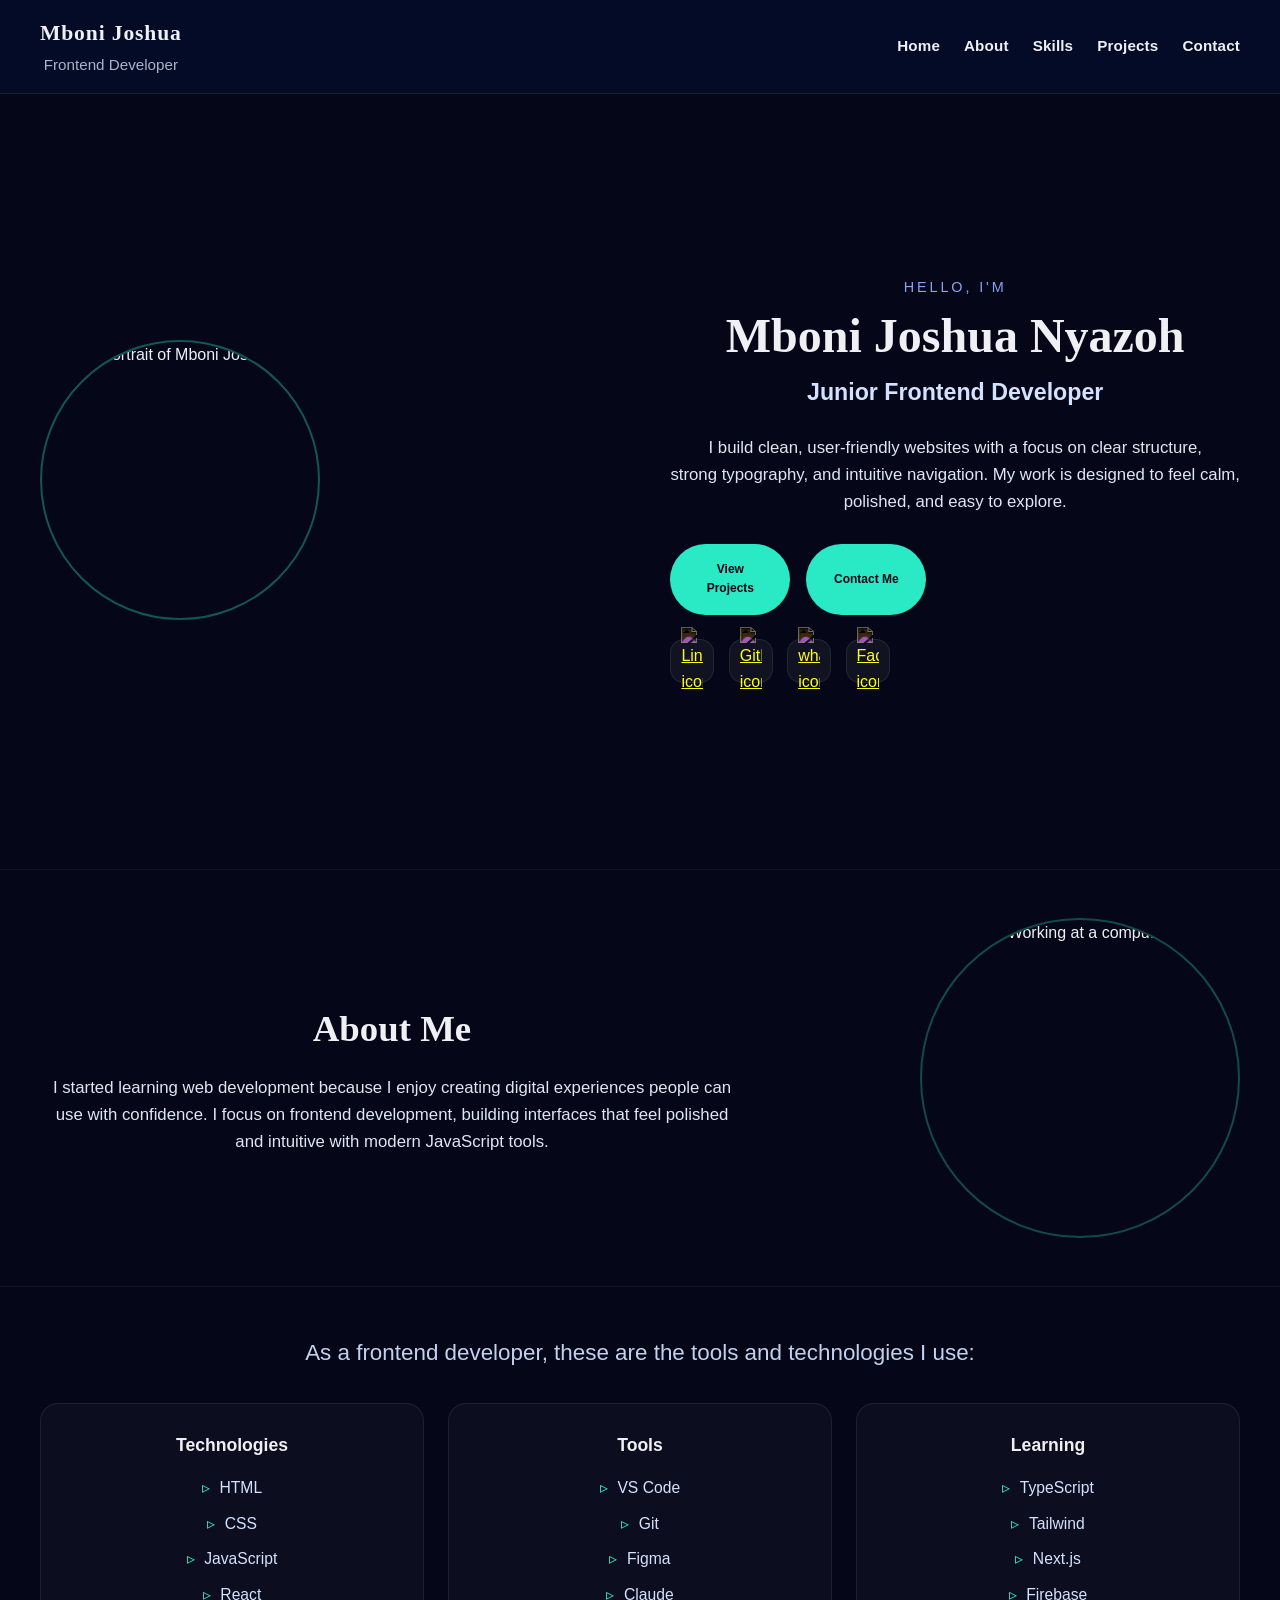
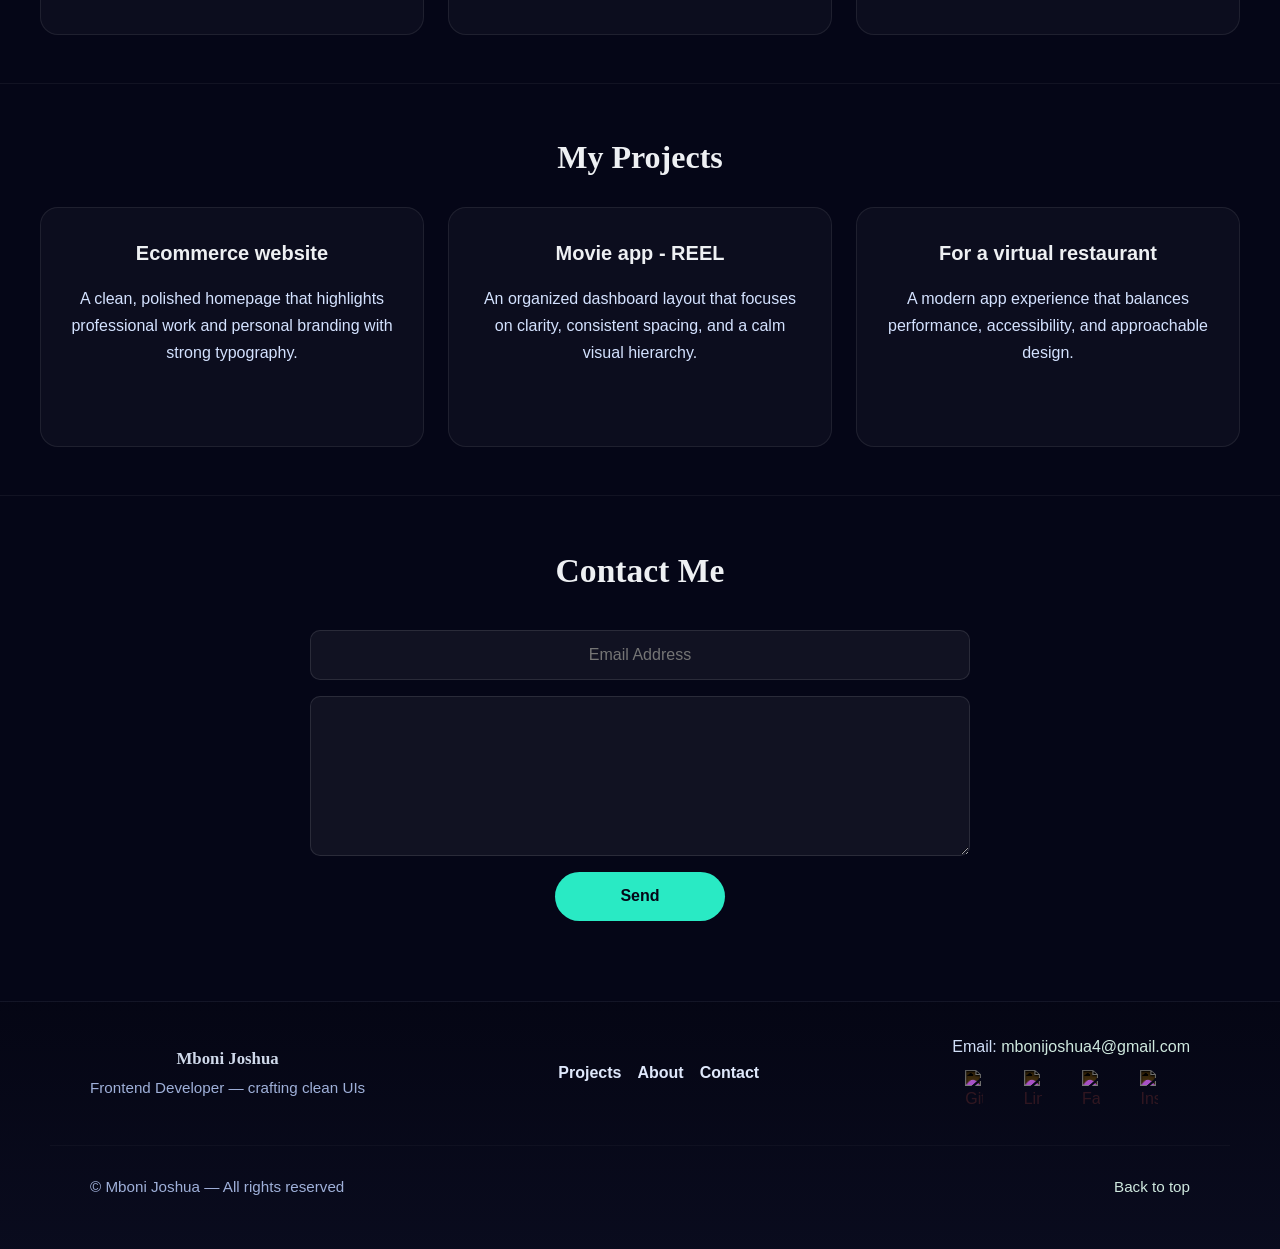
==== index.html @ 0e004aba "Add files via upload" ====
<!DOCTYPE html>
<html lang="en">

<head>
    <meta charset="UTF-8">
    <meta name="viewport" content="width=device-width, initial-scale=1.0">
    <title>Mboni Joshua | Portfolio</title>
    <link rel="stylesheet" href="styles.css">
    <link rel="stylesheet" href="media.css">
</head>

<body>
    <header class="navbar-section">
        <div class="brand">
            <h1 class="portfolio">Mboni Joshua</h1>
            <p class="tagline">Frontend Developer</p>
        </div>
        <nav class="navbar-menu">
            <a href="#home">Home</a>
            <a href="#about">About</a>
            <a href="#skills">Skills</a>
            <a href="#projects">Projects</a>
            <a href="#contact">Contact</a>
        </nav>
    </header>

    <main>
        <section id="home" class="hero">
            <img src="images/photo2.png" class="profile-picture" alt="Portrait of Mboni Joshua">
            <div class="hero-section"> 
                <p class="greeting">Hello, I'm</p>
                <h2 class="hero-title">Mboni Joshua Nyazoh</h2>
                <h3 class="hero-subtitle">Junior Frontend Developer</h3>
                <p class="hero-copy">I build clean, user-friendly websites with a focus on clear structure,<br>
                     strong typography, and intuitive navigation. My work is designed to feel calm,<br>
                      polished, and easy to explore.
                </p>
                <div class="hero-actions">
                    <a class="cta-button" href="#projects">View Projects</a>
                    <a class="cta-button secondary" href="#contact">Contact Me</a>
                </div>
                <div class="social-media-icons">
                    <a href="https://www.linkedin.com/in/mboni-joshua-aa884939b/" target="_blank"
                        aria-label="LinkedIn"><img src="images/linkedin.png" alt="LinkedIn icon">
                    </a>
                    <a href="https://github.com/mbonijoshua" aria-label="GitHub">
                        <img src="images/github.png" alt="GitHub icon">
                    </a>
                    <a href="https://wa.me/237680159763" aria-label="whatsapp">
                        <img src="images/whatsapp.png" alt="whatsapp icon">
                    </a>
                    <a href="https://web.facebook.com/profile.php?id=61553951050280" aria-label="Facebook">
                        <img src="images/facebook.png" alt="Facebook icon">
                    </a>
                </div>
            </div>
        </section>

        <section id="about" class="about">
            <div class="about-section-info">
                <h4>About Me</h4>
                <p>I started learning web development because I enjoy creating digital experiences people can use with
                    confidence. I focus on frontend development, building interfaces that feel polished and intuitive
                    with modern JavaScript tools.</p>
            </div>
            <div>
                <img src="images/photo1.png" class="second-profile-picture" alt="Working at a computer">
            </div>
        </section>

        <section id="skills" class="skills">
            <p class="section-intro">As a frontend developer, these are the tools and technologies I use:</p>
            <div class="skill-section">
                <div class="skill-card">
                    <h5>Technologies</h5>
                    <ul>
                        <li>HTML</li>
                        <li>CSS</li>
                        <li>JavaScript</li>
                        <li>React</li>
                    </ul>
                </div>
                <div class="skill-card">
                    <h5>Tools</h5>
                    <ul>
                        <li>VS Code</li>
                        <li>Git</li>
                        <li>Figma</li>
                        <li>Claude</li>
                    </ul>
                </div>
                <div class="skill-card">
                    <h5>Learning</h5>
                    <ul>
                        <li>TypeScript</li>
                        <li>Tailwind</li>
                        <li>Next.js</li>
                        <li>Firebase</li>
                    </ul>
                </div>
            </div>
        </section>

        <section id="projects" class="projects">
            <h4>My Projects</h4>
            <div class="project-section">
                <article class="project-card">
                    <h5>Ecommerce website</h5>
                    <p>A clean, polished homepage that highlights professional work and personal branding with strong
                        typography.</p>
                </article>
                <article class="project-card">
                    <h5>Movie app - REEL</h5>
                    <p>An organized dashboard layout that focuses on clarity, consistent spacing, and a calm visual
                        hierarchy.</p>
                </article>
                <article class="project-card">
                    <h5>For a virtual restaurant</h5>
                    <p>A modern app experience that balances performance, accessibility, and approachable design.</p>
                </article>
            </div>
        </section>

        <section class="contact" id="contact">
        <h4>Contact Me</h4>
        <form action="https://formspree.io/f/mojbkbyn" method="POST" class="contact-form">
            <label class="input-row">
                <input type="email" name="email" placeholder="Email Address" required>
            </label>
            <label class="input-row">
                <textarea name="message" cols="1" rows="6" placeholder="Your message"> </textarea>
            </label>
            <!-- your other form fields go here -->
            <button type="submit" class="btn">Send</button>
    </form>

        </section>
        <footer class="site-footer">
            <div class="footer-inner">
                <div class="footer-brand">
                    <h5>Mboni Joshua</h5>
                    <p class="footer-tag">Frontend Developer — crafting clean UIs</p>
                </div>

                <nav class="footer-nav" aria-label="Footer navigation">
                    <a href="#projects">Projects</a>
                    <a href="#about">About</a>
                    <a href="#contact">Contact</a>
                </nav>

                <div class="footer-contact">
                    <p>Email: <a href="mailto:youremail@example.com">mbonijoshua4@gmail.com</a></p>
                    <div class="social-media-icons footer-social">
                        <a href="https://github.com/mbonijoshua" target="_blank" aria-label="GitHub">
                            <img src="images/github.png" alt="GitHub">
                        </a>
                        <a href="https://www.linkedin.com/in/mboni-joshua-aa884939b" target="_blank"
                            aria-label="LinkedIn">
                            <img src="images/linkedin.png" alt="LinkedIn">
                        </a>
                        <a href="#" aria-label="Facebook">
                            <img src="images/facebook.png" alt="Facebook">
                        </a>
                        <a href="#" aria-label="Instagram">
                            <img src="images/instagram.png" alt="Instagram">
                        </a>
                    </div>
                </div>
            </div>

            <div class="footer-bottom">
                <p>&copy; Mboni Joshua — All rights reserved</p>
                <a href="#home" class="back-to-top">Back to top</a>
            </div>
        </footer>

</body>

</html>
---- styles.css ----
body {
    margin: 0;
    padding: 0;
    min-height: 100vh;
    min-width: 0;
    background: #050617;
    color: #eef0f3;
    font-family: "Segoe UI", Tahoma, Geneva, Verdana, sans-serif;
    line-height: 1.6;
    overflow-x: hidden;
}

* {
    text-align: center;
}

html {
    scroll-behavior: smooth;
}

*, *::before, *::after {
    box-sizing: border-box;
}

img {
    display: block;
    max-width: 100%;
}

header.navbar-section {
    position: fixed;
    top: 0;
    left: 0;
    right: 0;
    display: flex;
    justify-content: space-between;
    align-items: center;
    padding: 1rem 2.5rem;
    background: rgba(5, 12, 40, 0.96);
    border-bottom: 1px solid rgba(255, 255, 255, 0.08);
    z-index: 1000;
}

.brand {
    display: flex;
    flex-direction: column;
    gap: 0.15rem;
}

.portfolio {
    margin: 0;
    font-size: 1.35rem;
    letter-spacing: 0.04em;
    font-family: "Georgia", "Times New Roman", serif;
}

.tagline {
    margin: 0;
    font-size: 0.95rem;
    color: #a9b3c9;
}

.navbar-menu {
    display: flex;
    gap: 1.5rem;
    font-size: 0.95rem;
}

.navbar-menu a {
    color: #eef0f3;
    text-decoration: none;
    font-weight: 600;
    letter-spacing: 0.01em;
}

.navbar-menu a:hover,
.navbar-menu a:focus {
    color: #29eac4;
}

main {
    margin: 0 auto;
    max-width: 100%;
    padding-top: 90px;
}

section {
    padding: 3rem 2.5rem;
    border-bottom: 1px solid rgba(255, 255, 255, 0.05);
}

section:last-of-type {
    border-bottom: none;
}

.hero {
    display: flex;
    justify-content: space-between;
    align-items: center;
    gap: 2rem;
    min-height: calc(100vh - 120px);
    padding-top: 3rem;
}

.profile-picture {
    width: 280px;
    height: 280px;
    border-radius: 50%;
    object-fit: cover;
    border: 2px solid rgba(41, 234, 196, 0.35);
}

.hero-section {
    max-width: 640px;
}

.greeting {
    margin: 0 0 0.75rem 0;
    font-size: 0.9rem;
    letter-spacing: 0.2em;
    color: #84a5f3;
    text-transform: uppercase;
}

.hero-title {
    margin: 0;
    font-size: 3rem;
    line-height: 1.05;
    font-family: "Georgia", "Times New Roman", serif;
}

.hero-subtitle {
    margin: 0.8rem 0 1.5rem 0;
    font-size: 1.45rem;
    color: #d4e2ff;
    font-weight: 600;
}

.hero-copy {
    margin: 0 0 1.75rem 0;
    font-size: 1.05rem;
    color: #dfe6f2;
    max-width: 44rem;
}

.hero-actions {
    display: flex;
    gap: 1rem;
    flex-wrap: wrap;
    margin-bottom: 1.5rem;
}

.cta-button {
    display: inline-flex;
    align-items: center;
    justify-content: center;
    width: 120px;
    padding: 0.95rem 1.3rem;
    border-radius: 999px;
    border: 1px solid transparent;
    background: #29eac4;
    color: #050617;
    font-size: 12px;
    font-weight: 700;
    text-decoration: none;
    transition: 0.2s;
}

.cta-button:hover,
.cta-button:focus {
    background: rgba(255, 255, 255, 0.08);
    color: #29eac4;
    border-color: rgba(41, 234, 196, 0.25);
}

.social-media-icons {
    display: flex;
    gap: 0.9rem;
    align-items: center;
}

.social-media-icons a {
    display: inline-flex;
    width: 44px;
    height: 44px;
    align-items: center;
    justify-content: center;
    background: rgba(255, 255, 255, 0.05);
    border-radius: 14px;
    border: 1px solid rgba(255, 255, 255, 0.08);
}

.social-media-icons img {
    width: 22px;
    filter: invert(100%);
}

.about {
    display: flex;
    justify-content: space-between;
    align-items: center;
    gap: 2rem;
}

.about-section-info h4 {
    margin: 0 0 1rem 0;
    font-size: 2.3rem;
    font-family: "Georgia", "Times New Roman", serif;
}

.about-section-info p {
    margin: 0;
    font-size: 1.05rem;
    color: #dfe6f2;
    max-width: 44rem;
}

.second-profile-picture {
    width: 320px;
    height: 320px;
    object-fit: cover;
    border-radius: 50%;
    border: 2px solid rgba(41, 234, 196, 0.3);
}

.skills .section-intro {
    margin: 0 0 2rem 0;
    font-size: 1.4rem;
    color: #c2d2ee;
}

.skill-section {
    display: flex;
    gap: 1.5rem;
    justify-content: space-between;
}

.skill-card {
    flex: 1;
    min-width: 200px;
    padding: 1.7rem 1.8rem;
    background: rgba(255, 255, 255, 0.03);
    border: 1px solid rgba(255, 255, 255, 0.08);
    border-radius: 18px;
}

.skill-card h5 {
    margin: 0 0 1rem 0;
    font-size: 1.1rem;
    font-weight: 700;
    color: #eef0f3;
}

.skill-card ul {
    margin: 0;
    padding: 0;
    list-style: none;
    display: grid;
    gap: 0.65rem;
    color: #d4e2ff;
    font-size: 0.98rem;
}

.skill-card li::before {
    content: "▹";
    margin-right: 0.6rem;
    color: #29eac4;
}

.projects h4 {
    margin: 0 0 1.5rem 0;
    font-size: 2rem;
    font-family: "Georgia", "Times New Roman", serif;
}

.project-section {
    display: flex;
    gap: 1.5rem;
    justify-content: space-between;
}

.project-card {
    flex: 1;
    min-height: 240px;
    padding: 1.8rem;
    background: rgba(255, 255, 255, 0.03);
    border: 1px solid rgba(255, 255, 255, 0.08);
    border-radius: 18px;
}

.project-card h5 {
    margin: 0 0 1rem 0;
    font-size: 1.25rem;
}

.project-card p {
    margin: 0;
    color: #d4e2ff;
    line-height: 1.7;
}

.contact {
    text-align: center;
}

.contact h4 {
    margin: 0 0 2rem 0;
    font-size: 2.1rem;
    font-family: "Georgia", "Times New Roman", serif;
}

.contact-form {
    display: flex;
    flex-direction: column;
    align-items: center;
    gap: 1rem;
}

.input-row {
    display: flex;
    gap: 1rem;
    width: 100%;
    justify-content: center;
    flex-wrap: wrap;
}

.input-row input,
.input-row textarea {
    width: min(100%, 660px);
    max-width: 100%;
    min-width: 0;
    background: rgba(255, 255, 255, 0.05);
    border: 1px solid rgba(255, 255, 255, 0.1);
    border-radius: 10px;
    color: #eef0f3;
    padding: 0.95rem 1rem;
    font-size: 1rem;
}

textarea {
    width: 100%;
    max-width: 100%;
    min-width: 0;
    resize: vertical;
    height: 160px;
}

.btn {
    width: 170px;
    padding: 0.95rem 1.2rem;
    border: none;
    border-radius: 999px;
    background: #29eac4;
    color: #050617;
    font-size: 1rem;
    font-weight: 700;
    cursor: pointer;
}

.btn:hover,
.btn:focus {
    background: rgba(255, 255, 255, 0.18);
    color: #29eac4;
}

/* Footer */
.site-footer {
    background: linear-gradient(180deg, rgba(5,6,20,0.96), rgba(10,12,30,0.96));
    color: #cfd9ea;
    margin-top: 2rem;
    border-top: 1px solid rgba(255,255,255,0.04);
}

.site-footer .footer-inner {
    max-width: 1180px;
    margin: 0 auto;
    display: flex;
    justify-content: space-between;
    gap: 1.5rem;
    padding: 2rem 2.5rem;
    align-items: center;
}

.footer-brand h5 {
    margin: 0 0 0.25rem 0;
    font-family: "Georgia", "Times New Roman", serif;
    font-size: 1.05rem;
}
.footer-tag {
    margin: 0;
    color: #9fb0d9;
    font-size: 0.95rem;
}

.footer-nav {
    display: flex;
    gap: 1rem;
}
.footer-nav a {
    color: #dfe8fb;
    text-decoration: none;
    font-weight: 600;
}
.footer-nav a:hover { color: #29eac4; }

.footer-contact p { margin: 0 0 0.6rem 0; color: #d0def7; }
.footer-contact a { color: #cfe9df; text-decoration: none; }
.footer-contact a:hover { color: #29eac4; }

.footer-social a { background: transparent; border: none; padding: 6px; }
.footer-social img { width: 18px; filter: invert(100%); }

.footer-bottom {
    max-width: 1180px;
    margin: 0 auto;
    display: flex;
    justify-content: space-between;
    align-items: center;
    padding: 0.85rem 2.5rem 2.2rem 2.5rem;
    color: #9fb0d9;
    font-size: 0.95rem;
    border-top: 1px solid rgba(255,255,255,0.03);
}
.back-to-top { color: #cfe9df; text-decoration: none; }
.back-to-top:hover { color: #29eac4; }
---- media.css ----
@media(max-width: 70rem) {
    .profile-picture {
        margin-right: 20px;
    }
}

@media(max-width: 60rem) {
    header.navbar-section {
        padding: 1rem 1rem;
    }

    .navbar-menu {
        flex-wrap: wrap;
        justify-content: center;
        gap: 1rem;
    }

    .hero {
        flex-direction: column;
        align-items: center;
        text-align: center;
        min-height: auto;
        padding-top: 2rem;
    }

    .hero-section {
        max-width: 100%;
        padding: 0 1rem;
    }

    .hero-title,
    h4 {
        font-size: 2.2rem;
    }

    .hero-copy {
        font-size: 0.98rem;
        max-width: 100%;
        margin: 0 auto 1.5rem;
        padding: 0 1rem;
    }

    .profile-picture,
    .second-profile-picture {
        width: 220px;
        height: 220px;
        border-radius: 50%;
        margin: 0 auto;
    }

    .hero-actions,
    .social-media-icons {
        justify-content: center;
        margin: 0 auto;
    }
}

@media(max-width: 43.8rem) {
    header.navbar-section {
        padding: 0.9rem 1rem;
    }

    .hero,
    .about {
        display: grid;
        grid-template-columns: 1fr;
        gap: 1.75rem;
        text-align: center;
        padding-top: 1.5rem;
    }

    .hero-section,
    .about-section-info {
        width: 100%;
    }

    .hero-copy,
    .about-section-info p {
        margin: 0 auto;
        max-width: 100%;
        padding: 0 1rem;
    }

    .profile-picture,
    .second-profile-picture {
        margin: 0 auto;
        width: min(220px, 100%);
        height: auto;
    }

    .hero-actions,
    .social-media-icons {
        justify-content: center;
        margin: 0 auto;
    }

    .project-section {
        display: grid;
        gap: 1rem;
    }

    .skill-section {
        display: grid;
        gap: 1rem;
    }

    .skill-card {
        min-width: 0;
    }

    .project-card {
        min-height: auto;
        padding: 1.25rem;
    }

    .project-card p {
        font-size: 0.95rem;
        line-height: 1.4;
    }

    .section-intro {
        text-align: center;
        padding: 0 1rem;
    }

    .contact-form {
        display: flex;
        flex-direction: column;
        gap: 1rem;
        max-width: 34rem;
        margin: 0 auto;
        padding: 0 1rem;
    }

    .input-row input,
    .input-row textarea {
        width: 100%;
        padding: 0.95rem 1rem;
        border-radius: 16px;
        border: 1px solid rgba(255, 255, 255, 0.12);
        background: rgba(255, 255, 255, 0.05);
        color: #eef0f3;
        font: inherit;
        resize: vertical;
    }

    .btn {
        width: 100%;
        max-width: 280px;
        margin: 0 auto;
    }

    .footer-inner {
        display: flex;
        flex-wrap: wrap;
        justify-content: center;
        gap: 1.5rem;
        text-align: center;
    }

    .footer-nav {
        flex-wrap: wrap;
        justify-content: center;
        gap: 0.75rem;
    }

    .footer-bottom {
        display: flex;
        flex-direction: column;
        gap: 0.5rem;
        align-items: center;
    }
}

@media(max-width: 20rem) {
    section {
        padding: 1.2rem 0.8rem;
    }

    header.navbar-section {
        padding: 0.7rem 0.8rem;
    }

    .brand .portfolio {
        font-size: 1.1rem;
    }

    .tagline,
    .greeting,
    .hero-subtitle,
    .skill-card h5,
    .project-card h5,
    .footer-tag,
    .footer-contact p {
        font-size: 0.85rem;
    }

    .hero-title {
        font-size: 1.8rem;
    }

    .about-section-info h4,
    .projects h4,
    .contact h4 {
        font-size: 1.4rem;
    }

    .hero-copy,
    .about-section-info p,
    .project-card p {
        font-size: 0.9rem;
    }

    .profile-picture,
    .second-profile-picture {
        width: 140px;
        height: 140px;
    }

    .social-media-icons {
        gap: 0.5rem;
    }

    .social-media-icons a {
        width: 34px;
        height: 34px;
    }

    .social-media-icons img {
        width: 16px;
    }

    .cta-button,
    .btn {
        width: 100%;
        padding: 0.75rem 0.9rem;
        font-size: 0.85rem;
    }

    .project-card,
    .skill-card {
        padding: 1rem;
    }

    .contact-form {
        gap: 0.75rem;
    }

    .footer-inner {
        padding: 1.2rem 0.8rem;
    }

    .footer-bottom {
        padding: 0.6rem 0.8rem 0.8rem;
    }
}
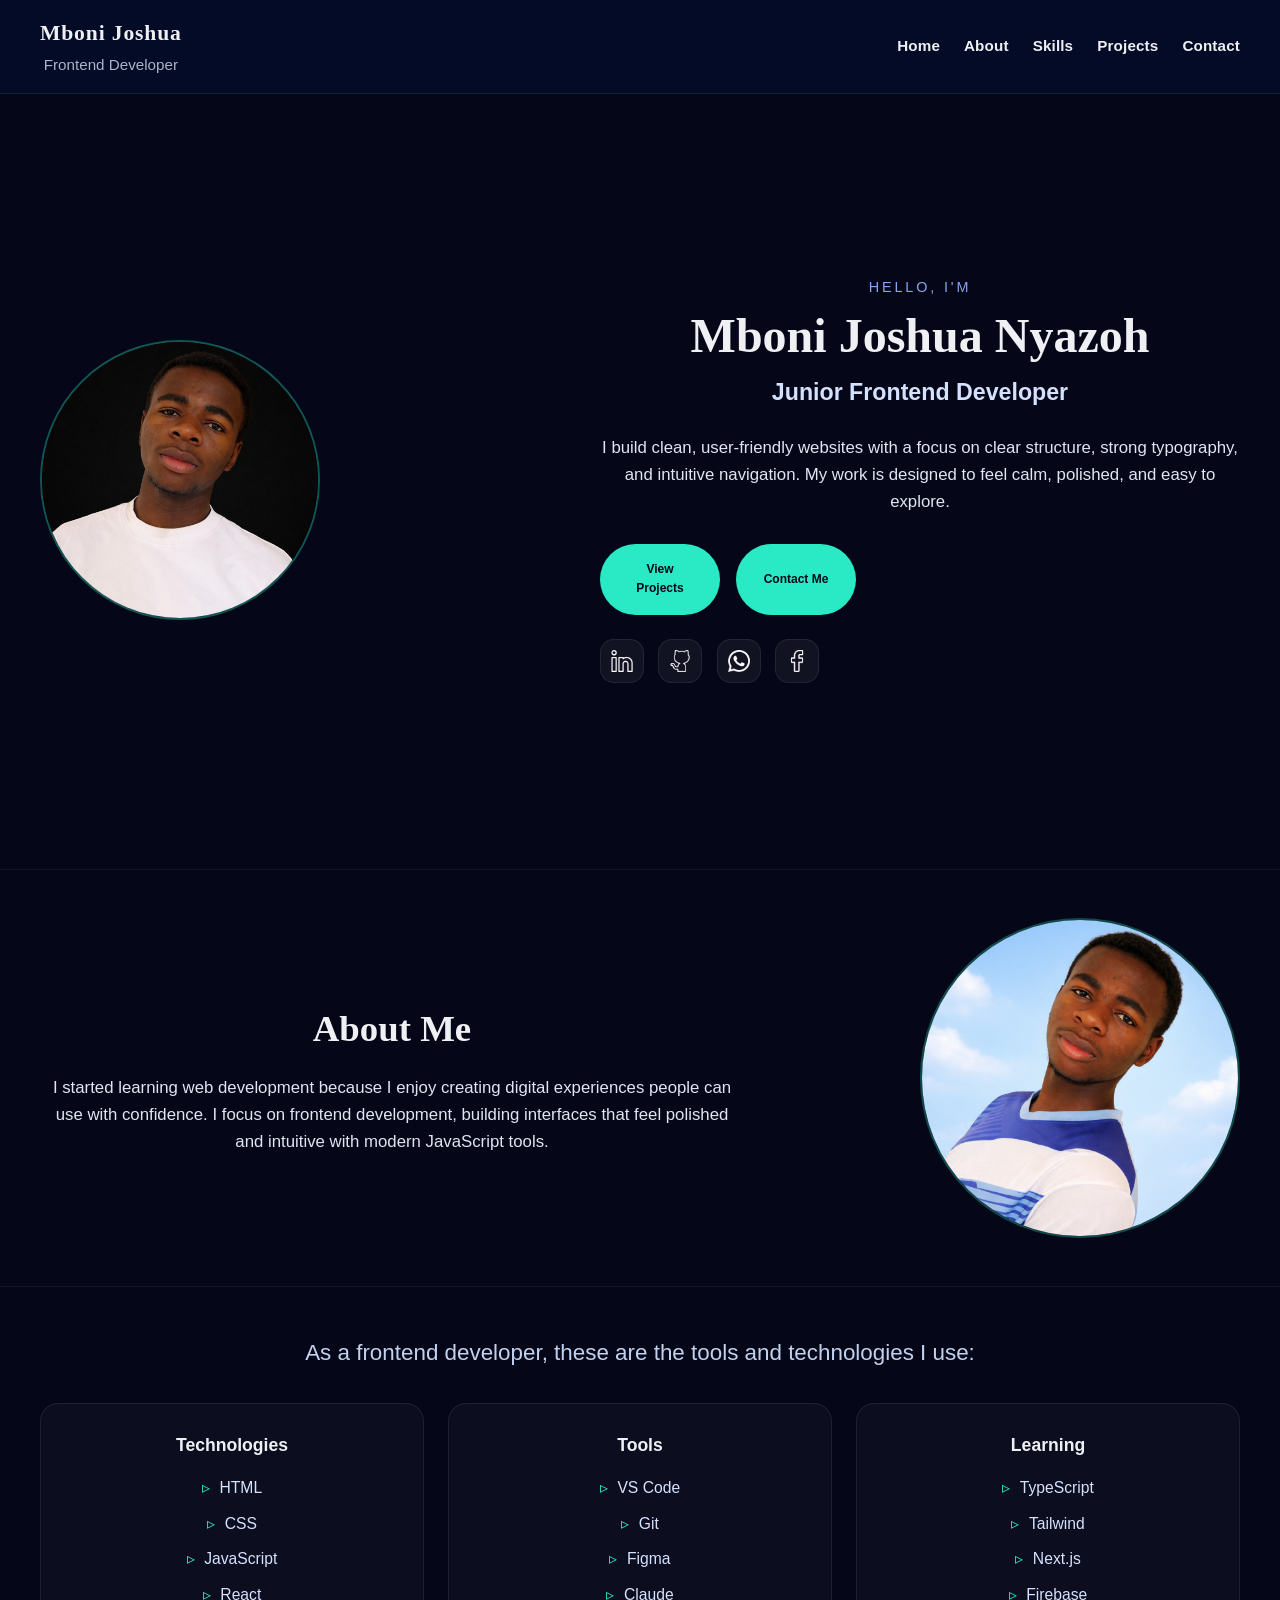
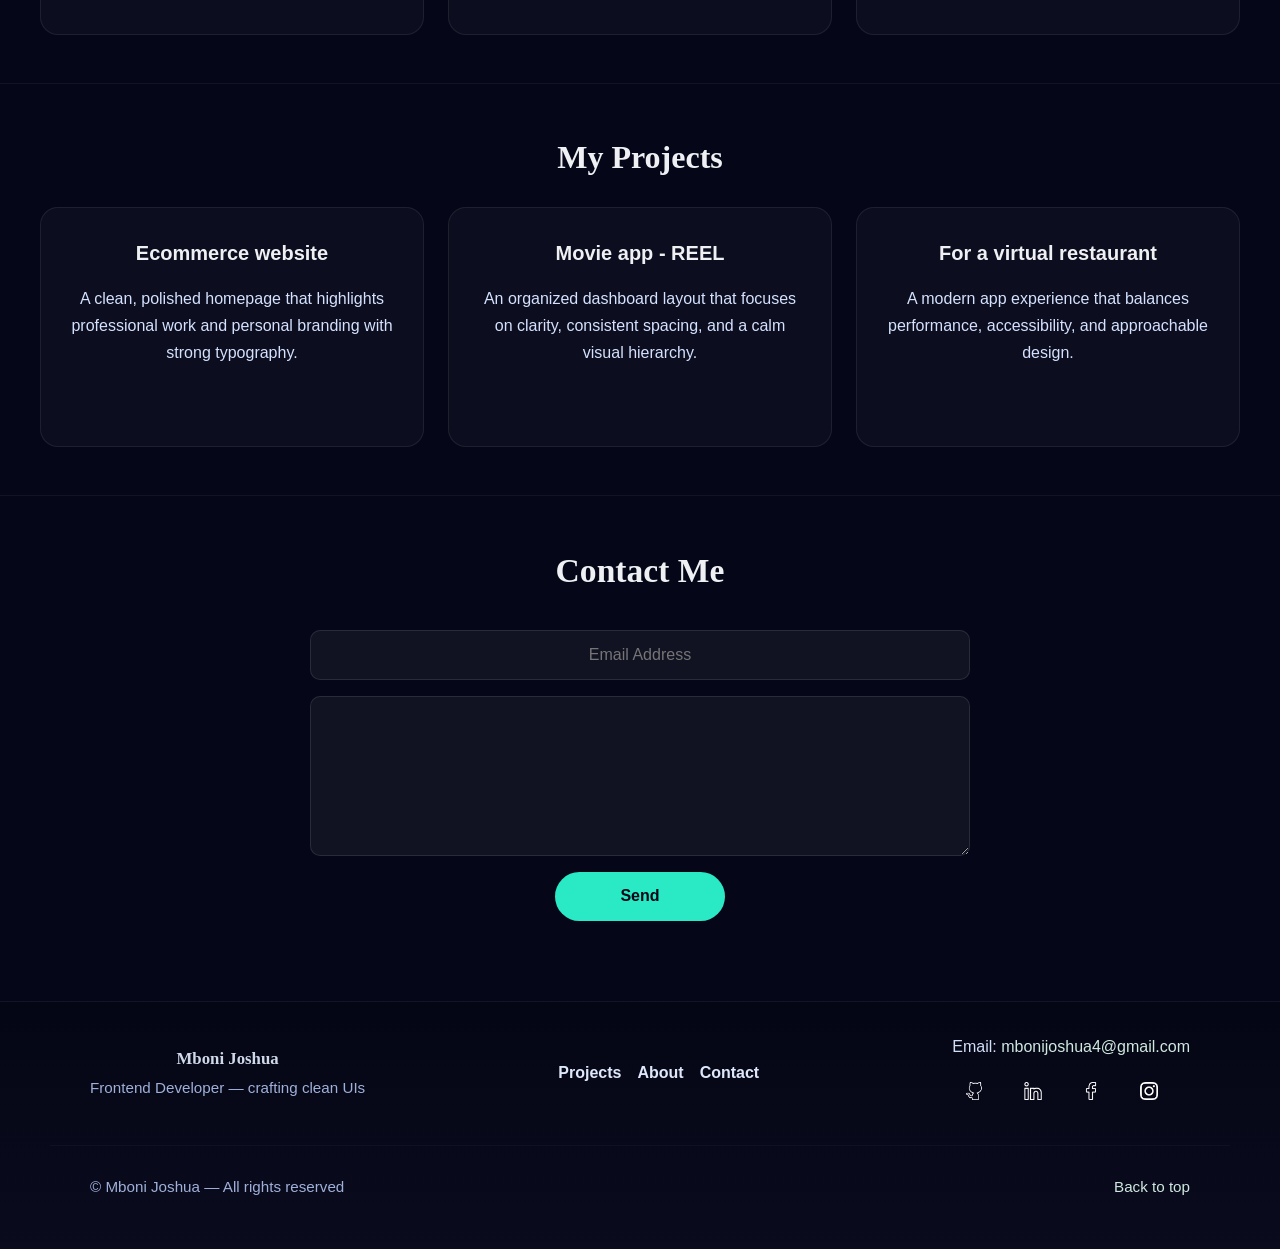
==== commit e7188767: "Initialize local commit" ====
--- a/index.html
+++ b/index.html
@@ -1,179 +1,202 @@
-<!DOCTYPE html>
-<html lang="en">
-
-<head>
-    <meta charset="UTF-8">
-    <meta name="viewport" content="width=device-width, initial-scale=1.0">
-    <title>Mboni Joshua | Portfolio</title>
-    <link rel="stylesheet" href="styles.css">
-    <link rel="stylesheet" href="media.css">
-</head>
-
-<body>
-    <header class="navbar-section">
-        <div class="brand">
-            <h1 class="portfolio">Mboni Joshua</h1>
-            <p class="tagline">Frontend Developer</p>
-        </div>
-        <nav class="navbar-menu">
-            <a href="#home">Home</a>
-            <a href="#about">About</a>
-            <a href="#skills">Skills</a>
-            <a href="#projects">Projects</a>
-            <a href="#contact">Contact</a>
-        </nav>
-    </header>
-
-    <main>
-        <section id="home" class="hero">
-            <img src="images/photo2.png" class="profile-picture" alt="Portrait of Mboni Joshua">
-            <div class="hero-section"> 
-                <p class="greeting">Hello, I'm</p>
-                <h2 class="hero-title">Mboni Joshua Nyazoh</h2>
-                <h3 class="hero-subtitle">Junior Frontend Developer</h3>
-                <p class="hero-copy">I build clean, user-friendly websites with a focus on clear structure,<br>
-                     strong typography, and intuitive navigation. My work is designed to feel calm,<br>
-                      polished, and easy to explore.
-                </p>
-                <div class="hero-actions">
-                    <a class="cta-button" href="#projects">View Projects</a>
-                    <a class="cta-button secondary" href="#contact">Contact Me</a>
-                </div>
-                <div class="social-media-icons">
-                    <a href="https://www.linkedin.com/in/mboni-joshua-aa884939b/" target="_blank"
-                        aria-label="LinkedIn"><img src="images/linkedin.png" alt="LinkedIn icon">
-                    </a>
-                    <a href="https://github.com/mbonijoshua" aria-label="GitHub">
-                        <img src="images/github.png" alt="GitHub icon">
-                    </a>
-                    <a href="https://wa.me/237680159763" aria-label="whatsapp">
-                        <img src="images/whatsapp.png" alt="whatsapp icon">
-                    </a>
-                    <a href="https://web.facebook.com/profile.php?id=61553951050280" aria-label="Facebook">
-                        <img src="images/facebook.png" alt="Facebook icon">
-                    </a>
-                </div>
-            </div>
-        </section>
-
-        <section id="about" class="about">
-            <div class="about-section-info">
-                <h4>About Me</h4>
-                <p>I started learning web development because I enjoy creating digital experiences people can use with
-                    confidence. I focus on frontend development, building interfaces that feel polished and intuitive
-                    with modern JavaScript tools.</p>
-            </div>
-            <div>
-                <img src="images/photo1.png" class="second-profile-picture" alt="Working at a computer">
-            </div>
-        </section>
-
-        <section id="skills" class="skills">
-            <p class="section-intro">As a frontend developer, these are the tools and technologies I use:</p>
-            <div class="skill-section">
-                <div class="skill-card">
-                    <h5>Technologies</h5>
-                    <ul>
-                        <li>HTML</li>
-                        <li>CSS</li>
-                        <li>JavaScript</li>
-                        <li>React</li>
-                    </ul>
-                </div>
-                <div class="skill-card">
-                    <h5>Tools</h5>
-                    <ul>
-                        <li>VS Code</li>
-                        <li>Git</li>
-                        <li>Figma</li>
-                        <li>Claude</li>
-                    </ul>
-                </div>
-                <div class="skill-card">
-                    <h5>Learning</h5>
-                    <ul>
-                        <li>TypeScript</li>
-                        <li>Tailwind</li>
-                        <li>Next.js</li>
-                        <li>Firebase</li>
-                    </ul>
-                </div>
-            </div>
-        </section>
-
-        <section id="projects" class="projects">
-            <h4>My Projects</h4>
-            <div class="project-section">
-                <article class="project-card">
-                    <h5>Ecommerce website</h5>
-                    <p>A clean, polished homepage that highlights professional work and personal branding with strong
-                        typography.</p>
-                </article>
-                <article class="project-card">
-                    <h5>Movie app - REEL</h5>
-                    <p>An organized dashboard layout that focuses on clarity, consistent spacing, and a calm visual
-                        hierarchy.</p>
-                </article>
-                <article class="project-card">
-                    <h5>For a virtual restaurant</h5>
-                    <p>A modern app experience that balances performance, accessibility, and approachable design.</p>
-                </article>
-            </div>
-        </section>
-
-        <section class="contact" id="contact">
-        <h4>Contact Me</h4>
-        <form action="https://formspree.io/f/mojbkbyn" method="POST" class="contact-form">
-            <label class="input-row">
-                <input type="email" name="email" placeholder="Email Address" required>
-            </label>
-            <label class="input-row">
-                <textarea name="message" cols="1" rows="6" placeholder="Your message"> </textarea>
-            </label>
-            <!-- your other form fields go here -->
-            <button type="submit" class="btn">Send</button>
-    </form>
-
-        </section>
-        <footer class="site-footer">
-            <div class="footer-inner">
-                <div class="footer-brand">
-                    <h5>Mboni Joshua</h5>
-                    <p class="footer-tag">Frontend Developer — crafting clean UIs</p>
-                </div>
-
-                <nav class="footer-nav" aria-label="Footer navigation">
-                    <a href="#projects">Projects</a>
-                    <a href="#about">About</a>
-                    <a href="#contact">Contact</a>
-                </nav>
-
-                <div class="footer-contact">
-                    <p>Email: <a href="mailto:youremail@example.com">mbonijoshua4@gmail.com</a></p>
-                    <div class="social-media-icons footer-social">
-                        <a href="https://github.com/mbonijoshua" target="_blank" aria-label="GitHub">
-                            <img src="images/github.png" alt="GitHub">
-                        </a>
-                        <a href="https://www.linkedin.com/in/mboni-joshua-aa884939b" target="_blank"
-                            aria-label="LinkedIn">
-                            <img src="images/linkedin.png" alt="LinkedIn">
-                        </a>
-                        <a href="#" aria-label="Facebook">
-                            <img src="images/facebook.png" alt="Facebook">
-                        </a>
-                        <a href="#" aria-label="Instagram">
-                            <img src="images/instagram.png" alt="Instagram">
-                        </a>
-                    </div>
-                </div>
-            </div>
-
-            <div class="footer-bottom">
-                <p>&copy; Mboni Joshua — All rights reserved</p>
-                <a href="#home" class="back-to-top">Back to top</a>
-            </div>
-        </footer>
-
-</body>
-
+<!DOCTYPE html>
+<html lang="en">
+
+<head>
+    <meta charset="UTF-8">
+    <meta name="viewport" content="width=device-width, initial-scale=1.0">
+    <title>Mboni Joshua | Portfolio</title>
+    <link rel="stylesheet" href="styles.css">
+    <link rel="stylesheet" href="media.css">
+</head>
+
+<body>
+    <header class="navbar-section">
+        <div class="brand">
+            <h1 class="portfolio">Mboni Joshua</h1>
+            <p class="tagline">Frontend Developer</p>
+        </div>
+        <nav class="navbar-menu" id="primary-navigation">
+            <a href="#home">Home</a>
+            <a href="#about">About</a>
+            <a href="#skills">Skills</a>
+            <a href="#projects">Projects</a>
+            <a href="#contact">Contact</a>
+        </nav>
+        <button class="menu-toggle" type="button" aria-label="Open navigation" aria-expanded="false" aria-controls="primary-navigation">
+            <span></span>
+            <span></span>
+            <span></span>
+        </button>
+    </header>
+
+    <main>
+        <section id="home" class="hero">
+            <img src="images/photo2.png" class="profile-picture" alt="Portrait of Mboni Joshua">
+            <div class="hero-section"> 
+                <p class="greeting">Hello, I'm</p>
+                <h2 class="hero-title">Mboni Joshua Nyazoh</h2>
+                <h3 class="hero-subtitle">Junior Frontend Developer</h3>
+                 <p class="hero-copy">I build clean, user-friendly websites with a focus on clear structure,
+                     strong typography, and intuitive navigation. My work is designed to feel calm,
+                      polished, and easy to explore.
+                </p>
+                <div class="hero-actions">
+                    <a class="cta-button" href="#projects">View Projects</a>
+                    <a class="cta-button secondary" href="#contact">Contact Me</a>
+                </div>
+                <div class="social-media-icons">
+                    <a href="https://www.linkedin.com/in/mboni-joshua-aa884939b/" target="_blank"
+                        aria-label="LinkedIn"><img src="images/linkedin.png" alt="LinkedIn icon">
+                    </a>
+                    <a href="https://github.com/mbonijoshua" aria-label="GitHub">
+                        <img src="images/github.png" alt="GitHub icon">
+                    </a>
+                    <a href="https://wa.me/237680159763" aria-label="whatsapp">
+                        <img src="images/whatsapp.png" alt="whatsapp icon">
+                    </a>
+                    <a href="https://web.facebook.com/profile.php?id=61553951050280" aria-label="Facebook">
+                        <img src="images/facebook.png" alt="Facebook icon">
+                    </a>
+                </div>
+            </div>
+        </section>
+
+        <section id="about" class="about">
+            <div class="about-section-info">
+                <h4>About Me</h4>
+                <p>I started learning web development because I enjoy creating digital experiences people can use with
+                    confidence. I focus on frontend development, building interfaces that feel polished and intuitive
+                    with modern JavaScript tools.</p>
+            </div>
+            <div>
+                <img src="images/photo1.png" class="second-profile-picture" alt="Working at a computer">
+            </div>
+        </section>
+
+        <section id="skills" class="skills">
+            <p class="section-intro">As a frontend developer, these are the tools and technologies I use:</p>
+            <div class="skill-section">
+                <div class="skill-card">
+                    <h5>Technologies</h5>
+                    <ul>
+                        <li>HTML</li>
+                        <li>CSS</li>
+                        <li>JavaScript</li>
+                        <li>React</li>
+                    </ul>
+                </div>
+                <div class="skill-card">
+                    <h5>Tools</h5>
+                    <ul>
+                        <li>VS Code</li>
+                        <li>Git</li>
+                        <li>Figma</li>
+                        <li>Claude</li>
+                    </ul>
+                </div>
+                <div class="skill-card">
+                    <h5>Learning</h5>
+                    <ul>
+                        <li>TypeScript</li>
+                        <li>Tailwind</li>
+                        <li>Next.js</li>
+                        <li>Firebase</li>
+                    </ul>
+                </div>
+            </div>
+        </section>
+
+        <section id="projects" class="projects">
+            <h4>My Projects</h4>
+            <div class="project-section">
+                <article class="project-card">
+                    <h5>Ecommerce website</h5>
+                    <p>A clean, polished homepage that highlights professional work and personal branding with strong
+                        typography.</p>
+                </article>
+                <article class="project-card">
+                    <h5>Movie app - REEL</h5>
+                    <p>An organized dashboard layout that focuses on clarity, consistent spacing, and a calm visual
+                        hierarchy.</p>
+                </article>
+                <article class="project-card">
+                    <h5>For a virtual restaurant</h5>
+                    <p>A modern app experience that balances performance, accessibility, and approachable design.</p>
+                </article>
+            </div>
+        </section>
+
+        <section class="contact" id="contact">
+        <h4>Contact Me</h4>
+        <form action="https://formspree.io/f/mojbkbyn" method="POST" class="contact-form">
+            <label class="input-row">
+                <input type="email" name="email" placeholder="Email Address" required>
+            </label>
+            <label class="input-row">
+                <textarea name="message" cols="1" rows="6" placeholder="Your message"> </textarea>
+            </label>
+            <!-- your other form fields go here -->
+            <button type="submit" class="btn">Send</button>
+    </form>
+
+        </section>
+        <footer class="site-footer">
+            <div class="footer-inner">
+                <div class="footer-brand">
+                    <h5>Mboni Joshua</h5>
+                    <p class="footer-tag">Frontend Developer — crafting clean UIs</p>
+                </div>
+
+                <nav class="footer-nav" aria-label="Footer navigation">
+                    <a href="#projects">Projects</a>
+                    <a href="#about">About</a>
+                    <a href="#contact">Contact</a>
+                </nav>
+
+                <div class="footer-contact">
+                    <p>Email: <a href="mailto:youremail@example.com">mbonijoshua4@gmail.com</a></p>
+                    <div class="social-media-icons footer-social">
+                        <a href="https://github.com/mbonijoshua" target="_blank" aria-label="GitHub">
+                            <img src="images/github.png" alt="GitHub">
+                        </a>
+                        <a href="https://www.linkedin.com/in/mboni-joshua-aa884939b" target="_blank"
+                            aria-label="LinkedIn">
+                            <img src="images/linkedin.png" alt="LinkedIn">
+                        </a>
+                        <a href="#" aria-label="Facebook">
+                            <img src="images/facebook.png" alt="Facebook">
+                        </a>
+                        <a href="#" aria-label="Instagram">
+                            <img src="images/instagram.png" alt="Instagram">
+                        </a>
+                    </div>
+                </div>
+            </div>
+
+            <div class="footer-bottom">
+                <p>&copy; Mboni Joshua — All rights reserved</p>
+                <a href="#home" class="back-to-top">Back to top</a>
+            </div>
+        </footer>
+
+    <script>
+        const menuToggle = document.querySelector('.menu-toggle');
+        const navbarMenu = document.querySelector('.navbar-menu');
+
+        menuToggle.addEventListener('click', () => {
+            const isOpen = navbarMenu.classList.toggle('is-open');
+            menuToggle.setAttribute('aria-expanded', isOpen);
+            menuToggle.setAttribute('aria-label', isOpen ? 'Close navigation' : 'Open navigation');
+        });
+
+        navbarMenu.querySelectorAll('a').forEach((link) => {
+            link.addEventListener('click', () => {
+                navbarMenu.classList.remove('is-open');
+                menuToggle.setAttribute('aria-expanded', 'false');
+                menuToggle.setAttribute('aria-label', 'Open navigation');
+            });
+        });
+    </script>
+</body>
+
 </html>
--- a/styles.css
+++ b/styles.css
@@ -1,425 +1,443 @@
-body {
-    margin: 0;
-    padding: 0;
-    min-height: 100vh;
-    min-width: 0;
-    background: #050617;
-    color: #eef0f3;
-    font-family: "Segoe UI", Tahoma, Geneva, Verdana, sans-serif;
-    line-height: 1.6;
-    overflow-x: hidden;
-}
-
-* {
-    text-align: center;
-}
-
-html {
-    scroll-behavior: smooth;
-}
-
-*, *::before, *::after {
-    box-sizing: border-box;
-}
-
-img {
-    display: block;
-    max-width: 100%;
-}
-
-header.navbar-section {
-    position: fixed;
-    top: 0;
-    left: 0;
-    right: 0;
-    display: flex;
-    justify-content: space-between;
-    align-items: center;
-    padding: 1rem 2.5rem;
-    background: rgba(5, 12, 40, 0.96);
-    border-bottom: 1px solid rgba(255, 255, 255, 0.08);
-    z-index: 1000;
-}
-
-.brand {
-    display: flex;
-    flex-direction: column;
-    gap: 0.15rem;
-}
-
-.portfolio {
-    margin: 0;
-    font-size: 1.35rem;
-    letter-spacing: 0.04em;
-    font-family: "Georgia", "Times New Roman", serif;
-}
-
-.tagline {
-    margin: 0;
-    font-size: 0.95rem;
-    color: #a9b3c9;
-}
-
-.navbar-menu {
-    display: flex;
-    gap: 1.5rem;
-    font-size: 0.95rem;
-}
-
-.navbar-menu a {
-    color: #eef0f3;
-    text-decoration: none;
-    font-weight: 600;
-    letter-spacing: 0.01em;
-}
-
-.navbar-menu a:hover,
-.navbar-menu a:focus {
-    color: #29eac4;
-}
-
-main {
-    margin: 0 auto;
-    max-width: 100%;
-    padding-top: 90px;
-}
-
-section {
-    padding: 3rem 2.5rem;
-    border-bottom: 1px solid rgba(255, 255, 255, 0.05);
-}
-
-section:last-of-type {
-    border-bottom: none;
-}
-
-.hero {
-    display: flex;
-    justify-content: space-between;
-    align-items: center;
-    gap: 2rem;
-    min-height: calc(100vh - 120px);
-    padding-top: 3rem;
-}
-
-.profile-picture {
-    width: 280px;
-    height: 280px;
-    border-radius: 50%;
-    object-fit: cover;
-    border: 2px solid rgba(41, 234, 196, 0.35);
-}
-
-.hero-section {
-    max-width: 640px;
-}
-
-.greeting {
-    margin: 0 0 0.75rem 0;
-    font-size: 0.9rem;
-    letter-spacing: 0.2em;
-    color: #84a5f3;
-    text-transform: uppercase;
-}
-
-.hero-title {
-    margin: 0;
-    font-size: 3rem;
-    line-height: 1.05;
-    font-family: "Georgia", "Times New Roman", serif;
-}
-
-.hero-subtitle {
-    margin: 0.8rem 0 1.5rem 0;
-    font-size: 1.45rem;
-    color: #d4e2ff;
-    font-weight: 600;
-}
-
-.hero-copy {
-    margin: 0 0 1.75rem 0;
-    font-size: 1.05rem;
-    color: #dfe6f2;
-    max-width: 44rem;
-}
-
-.hero-actions {
-    display: flex;
-    gap: 1rem;
-    flex-wrap: wrap;
-    margin-bottom: 1.5rem;
-}
-
-.cta-button {
-    display: inline-flex;
-    align-items: center;
-    justify-content: center;
-    width: 120px;
-    padding: 0.95rem 1.3rem;
-    border-radius: 999px;
-    border: 1px solid transparent;
-    background: #29eac4;
-    color: #050617;
-    font-size: 12px;
-    font-weight: 700;
-    text-decoration: none;
-    transition: 0.2s;
-}
-
-.cta-button:hover,
-.cta-button:focus {
-    background: rgba(255, 255, 255, 0.08);
-    color: #29eac4;
-    border-color: rgba(41, 234, 196, 0.25);
-}
-
-.social-media-icons {
-    display: flex;
-    gap: 0.9rem;
-    align-items: center;
-}
-
-.social-media-icons a {
-    display: inline-flex;
-    width: 44px;
-    height: 44px;
-    align-items: center;
-    justify-content: center;
-    background: rgba(255, 255, 255, 0.05);
-    border-radius: 14px;
-    border: 1px solid rgba(255, 255, 255, 0.08);
-}
-
-.social-media-icons img {
-    width: 22px;
-    filter: invert(100%);
-}
-
-.about {
-    display: flex;
-    justify-content: space-between;
-    align-items: center;
-    gap: 2rem;
-}
-
-.about-section-info h4 {
-    margin: 0 0 1rem 0;
-    font-size: 2.3rem;
-    font-family: "Georgia", "Times New Roman", serif;
-}
-
-.about-section-info p {
-    margin: 0;
-    font-size: 1.05rem;
-    color: #dfe6f2;
-    max-width: 44rem;
-}
-
-.second-profile-picture {
-    width: 320px;
-    height: 320px;
-    object-fit: cover;
-    border-radius: 50%;
-    border: 2px solid rgba(41, 234, 196, 0.3);
-}
-
-.skills .section-intro {
-    margin: 0 0 2rem 0;
-    font-size: 1.4rem;
-    color: #c2d2ee;
-}
-
-.skill-section {
-    display: flex;
-    gap: 1.5rem;
-    justify-content: space-between;
-}
-
-.skill-card {
-    flex: 1;
-    min-width: 200px;
-    padding: 1.7rem 1.8rem;
-    background: rgba(255, 255, 255, 0.03);
-    border: 1px solid rgba(255, 255, 255, 0.08);
-    border-radius: 18px;
-}
-
-.skill-card h5 {
-    margin: 0 0 1rem 0;
-    font-size: 1.1rem;
-    font-weight: 700;
-    color: #eef0f3;
-}
-
-.skill-card ul {
-    margin: 0;
-    padding: 0;
-    list-style: none;
-    display: grid;
-    gap: 0.65rem;
-    color: #d4e2ff;
-    font-size: 0.98rem;
-}
-
-.skill-card li::before {
-    content: "▹";
-    margin-right: 0.6rem;
-    color: #29eac4;
-}
-
-.projects h4 {
-    margin: 0 0 1.5rem 0;
-    font-size: 2rem;
-    font-family: "Georgia", "Times New Roman", serif;
-}
-
-.project-section {
-    display: flex;
-    gap: 1.5rem;
-    justify-content: space-between;
-}
-
-.project-card {
-    flex: 1;
-    min-height: 240px;
-    padding: 1.8rem;
-    background: rgba(255, 255, 255, 0.03);
-    border: 1px solid rgba(255, 255, 255, 0.08);
-    border-radius: 18px;
-}
-
-.project-card h5 {
-    margin: 0 0 1rem 0;
-    font-size: 1.25rem;
-}
-
-.project-card p {
-    margin: 0;
-    color: #d4e2ff;
-    line-height: 1.7;
-}
-
-.contact {
-    text-align: center;
-}
-
-.contact h4 {
-    margin: 0 0 2rem 0;
-    font-size: 2.1rem;
-    font-family: "Georgia", "Times New Roman", serif;
-}
-
-.contact-form {
-    display: flex;
-    flex-direction: column;
-    align-items: center;
-    gap: 1rem;
-}
-
-.input-row {
-    display: flex;
-    gap: 1rem;
-    width: 100%;
-    justify-content: center;
-    flex-wrap: wrap;
-}
-
-.input-row input,
-.input-row textarea {
-    width: min(100%, 660px);
-    max-width: 100%;
-    min-width: 0;
-    background: rgba(255, 255, 255, 0.05);
-    border: 1px solid rgba(255, 255, 255, 0.1);
-    border-radius: 10px;
-    color: #eef0f3;
-    padding: 0.95rem 1rem;
-    font-size: 1rem;
-}
-
-textarea {
-    width: 100%;
-    max-width: 100%;
-    min-width: 0;
-    resize: vertical;
-    height: 160px;
-}
-
-.btn {
-    width: 170px;
-    padding: 0.95rem 1.2rem;
-    border: none;
-    border-radius: 999px;
-    background: #29eac4;
-    color: #050617;
-    font-size: 1rem;
-    font-weight: 700;
-    cursor: pointer;
-}
-
-.btn:hover,
-.btn:focus {
-    background: rgba(255, 255, 255, 0.18);
-    color: #29eac4;
-}
-
-/* Footer */
-.site-footer {
-    background: linear-gradient(180deg, rgba(5,6,20,0.96), rgba(10,12,30,0.96));
-    color: #cfd9ea;
-    margin-top: 2rem;
-    border-top: 1px solid rgba(255,255,255,0.04);
-}
-
-.site-footer .footer-inner {
-    max-width: 1180px;
-    margin: 0 auto;
-    display: flex;
-    justify-content: space-between;
-    gap: 1.5rem;
-    padding: 2rem 2.5rem;
-    align-items: center;
-}
-
-.footer-brand h5 {
-    margin: 0 0 0.25rem 0;
-    font-family: "Georgia", "Times New Roman", serif;
-    font-size: 1.05rem;
-}
-.footer-tag {
-    margin: 0;
-    color: #9fb0d9;
-    font-size: 0.95rem;
-}
-
-.footer-nav {
-    display: flex;
-    gap: 1rem;
-}
-.footer-nav a {
-    color: #dfe8fb;
-    text-decoration: none;
-    font-weight: 600;
-}
-.footer-nav a:hover { color: #29eac4; }
-
-.footer-contact p { margin: 0 0 0.6rem 0; color: #d0def7; }
-.footer-contact a { color: #cfe9df; text-decoration: none; }
-.footer-contact a:hover { color: #29eac4; }
-
-.footer-social a { background: transparent; border: none; padding: 6px; }
-.footer-social img { width: 18px; filter: invert(100%); }
-
-.footer-bottom {
-    max-width: 1180px;
-    margin: 0 auto;
-    display: flex;
-    justify-content: space-between;
-    align-items: center;
-    padding: 0.85rem 2.5rem 2.2rem 2.5rem;
-    color: #9fb0d9;
-    font-size: 0.95rem;
-    border-top: 1px solid rgba(255,255,255,0.03);
-}
-.back-to-top { color: #cfe9df; text-decoration: none; }
-.back-to-top:hover { color: #29eac4; }
+body {
+    margin: 0;
+    padding: 0;
+    min-height: 100vh;
+    min-width: 0;
+    background: #050617;
+    color: #eef0f3;
+    font-family: "Segoe UI", Tahoma, Geneva, Verdana, sans-serif;
+    line-height: 1.6;
+    overflow-x: hidden;
+}
+
+* {
+    text-align: center;
+}
+
+html {
+    scroll-behavior: smooth;
+}
+
+*, *::before, *::after {
+    box-sizing: border-box;
+}
+
+img {
+    display: block;
+    max-width: 100%;
+}
+
+header.navbar-section {
+    position: fixed;
+    top: 0;
+    left: 0;
+    right: 0;
+    display: flex;
+    justify-content: space-between;
+    align-items: center;
+    padding: 1rem 2.5rem;
+    background: rgba(5, 12, 40, 0.96);
+    border-bottom: 1px solid rgba(255, 255, 255, 0.08);
+    z-index: 1000;
+}
+
+.brand {
+    display: flex;
+    flex-direction: column;
+    gap: 0.15rem;
+}
+
+.portfolio {
+    margin: 0;
+    font-size: 1.35rem;
+    letter-spacing: 0.04em;
+    font-family: "Georgia", "Times New Roman", serif;
+}
+
+.tagline {
+    margin: 0;
+    font-size: 0.95rem;
+    color: #a9b3c9;
+}
+
+.navbar-menu {
+    display: flex;
+    gap: 1.5rem;
+    font-size: 0.95rem;
+}
+
+.menu-toggle {
+    display: none;
+    width: 44px;
+    height: 44px;
+    padding: 0.65rem;
+    border: 1px solid rgba(255, 255, 255, 0.12);
+    border-radius: 10px;
+    background: transparent;
+    cursor: pointer;
+}
+
+.menu-toggle span {
+    display: block;
+    height: 2px;
+    margin: 4px 0;
+    background: #eef0f3;
+}
+
+.navbar-menu a {
+    color: #eef0f3;
+    text-decoration: none;
+    font-weight: 600;
+    letter-spacing: 0.01em;
+}
+
+.navbar-menu a:hover,
+.navbar-menu a:focus {
+    color: #29eac4;
+}
+
+main {
+    margin: 0 auto;
+    max-width: 100%;
+    padding-top: 90px;
+}
+
+section {
+    padding: 3rem 2.5rem;
+    border-bottom: 1px solid rgba(255, 255, 255, 0.05);
+}
+
+section:last-of-type {
+    border-bottom: none;
+}
+
+.hero {
+    display: flex;
+    justify-content: space-between;
+    align-items: center;
+    gap: 2rem;
+    min-height: calc(100vh - 120px);
+    padding-top: 3rem;
+}
+
+.profile-picture {
+    width: 280px;
+    height: 280px;
+    border-radius: 50%;
+    object-fit: cover;
+    border: 2px solid rgba(41, 234, 196, 0.35);
+}
+
+.hero-section {
+    max-width: 640px;
+}
+
+.greeting {
+    margin: 0 0 0.75rem 0;
+    font-size: 0.9rem;
+    letter-spacing: 0.2em;
+    color: #84a5f3;
+    text-transform: uppercase;
+}
+
+.hero-title {
+    margin: 0;
+    font-size: 3rem;
+    line-height: 1.05;
+    font-family: "Georgia", "Times New Roman", serif;
+}
+
+.hero-subtitle {
+    margin: 0.8rem 0 1.5rem 0;
+    font-size: 1.45rem;
+    color: #d4e2ff;
+    font-weight: 600;
+}
+
+.hero-copy {
+    margin: 0 0 1.75rem 0;
+    font-size: 1.05rem;
+    color: #dfe6f2;
+    max-width: 44rem;
+}
+
+.hero-actions {
+    display: flex;
+    gap: 1rem;
+    flex-wrap: wrap;
+    margin-bottom: 1.5rem;
+}
+
+.cta-button {
+    display: inline-flex;
+    align-items: center;
+    justify-content: center;
+    width: 120px;
+    padding: 0.95rem 1.3rem;
+    border-radius: 999px;
+    border: 1px solid transparent;
+    background: #29eac4;
+    color: #050617;
+    font-size: 12px;
+    font-weight: 700;
+    text-decoration: none;
+    transition: 0.2s;
+}
+
+.cta-button:hover,
+.cta-button:focus {
+    background: rgba(255, 255, 255, 0.08);
+    color: #29eac4;
+    border-color: rgba(41, 234, 196, 0.25);
+}
+
+.social-media-icons {
+    display: flex;
+    gap: 0.9rem;
+    align-items: center;
+}
+
+.social-media-icons a {
+    display: inline-flex;
+    width: 44px;
+    height: 44px;
+    align-items: center;
+    justify-content: center;
+    background: rgba(255, 255, 255, 0.05);
+    border-radius: 14px;
+    border: 1px solid rgba(255, 255, 255, 0.08);
+}
+
+.social-media-icons img {
+    width: 22px;
+    filter: invert(100%);
+}
+
+.about {
+    display: flex;
+    justify-content: space-between;
+    align-items: center;
+    gap: 2rem;
+}
+
+.about-section-info h4 {
+    margin: 0 0 1rem 0;
+    font-size: 2.3rem;
+    font-family: "Georgia", "Times New Roman", serif;
+}
+
+.about-section-info p {
+    margin: 0;
+    font-size: 1.05rem;
+    color: #dfe6f2;
+    max-width: 44rem;
+}
+
+.second-profile-picture {
+    width: 320px;
+    height: 320px;
+    object-fit: cover;
+    border-radius: 50%;
+    border: 2px solid rgba(41, 234, 196, 0.3);
+}
+
+.skills .section-intro {
+    margin: 0 0 2rem 0;
+    font-size: 1.4rem;
+    color: #c2d2ee;
+}
+
+.skill-section {
+    display: flex;
+    gap: 1.5rem;
+    justify-content: space-between;
+}
+
+.skill-card {
+    flex: 1;
+    min-width: 200px;
+    padding: 1.7rem 1.8rem;
+    background: rgba(255, 255, 255, 0.03);
+    border: 1px solid rgba(255, 255, 255, 0.08);
+    border-radius: 18px;
+}
+
+.skill-card h5 {
+    margin: 0 0 1rem 0;
+    font-size: 1.1rem;
+    font-weight: 700;
+    color: #eef0f3;
+}
+
+.skill-card ul {
+    margin: 0;
+    padding: 0;
+    list-style: none;
+    display: grid;
+    gap: 0.65rem;
+    color: #d4e2ff;
+    font-size: 0.98rem;
+}
+
+.skill-card li::before {
+    content: "▹";
+    margin-right: 0.6rem;
+    color: #29eac4;
+}
+
+.projects h4 {
+    margin: 0 0 1.5rem 0;
+    font-size: 2rem;
+    font-family: "Georgia", "Times New Roman", serif;
+}
+
+.project-section {
+    display: flex;
+    gap: 1.5rem;
+    justify-content: space-between;
+}
+
+.project-card {
+    flex: 1;
+    min-height: 240px;
+    padding: 1.8rem;
+    background: rgba(255, 255, 255, 0.03);
+    border: 1px solid rgba(255, 255, 255, 0.08);
+    border-radius: 18px;
+}
+
+.project-card h5 {
+    margin: 0 0 1rem 0;
+    font-size: 1.25rem;
+}
+
+.project-card p {
+    margin: 0;
+    color: #d4e2ff;
+    line-height: 1.7;
+}
+
+.contact {
+    text-align: center;
+}
+
+.contact h4 {
+    margin: 0 0 2rem 0;
+    font-size: 2.1rem;
+    font-family: "Georgia", "Times New Roman", serif;
+}
+
+.contact-form {
+    display: flex;
+    flex-direction: column;
+    align-items: center;
+    gap: 1rem;
+}
+
+.input-row {
+    display: flex;
+    gap: 1rem;
+    width: 100%;
+    justify-content: center;
+    flex-wrap: wrap;
+}
+
+.input-row input,
+.input-row textarea {
+    width: min(100%, 660px);
+    max-width: 100%;
+    min-width: 0;
+    background: rgba(255, 255, 255, 0.05);
+    border: 1px solid rgba(255, 255, 255, 0.1);
+    border-radius: 10px;
+    color: #eef0f3;
+    padding: 0.95rem 1rem;
+    font-size: 1rem;
+}
+
+textarea {
+    width: 100%;
+    max-width: 100%;
+    min-width: 0;
+    resize: vertical;
+    height: 160px;
+}
+
+.btn {
+    width: 170px;
+    padding: 0.95rem 1.2rem;
+    border: none;
+    border-radius: 999px;
+    background: #29eac4;
+    color: #050617;
+    font-size: 1rem;
+    font-weight: 700;
+    cursor: pointer;
+}
+
+.btn:hover,
+.btn:focus {
+    background: rgba(255, 255, 255, 0.18);
+    color: #29eac4;
+}
+
+/* Footer */
+.site-footer {
+    background: linear-gradient(180deg, rgba(5,6,20,0.96), rgba(10,12,30,0.96));
+    color: #cfd9ea;
+    margin-top: 2rem;
+    border-top: 1px solid rgba(255,255,255,0.04);
+}
+
+.site-footer .footer-inner {
+    max-width: 1180px;
+    margin: 0 auto;
+    display: flex;
+    justify-content: space-between;
+    gap: 1.5rem;
+    padding: 2rem 2.5rem;
+    align-items: center;
+}
+
+.footer-brand h5 {
+    margin: 0 0 0.25rem 0;
+    font-family: "Georgia", "Times New Roman", serif;
+    font-size: 1.05rem;
+}
+.footer-tag {
+    margin: 0;
+    color: #9fb0d9;
+    font-size: 0.95rem;
+}
+
+.footer-nav {
+    display: flex;
+    gap: 1rem;
+}
+.footer-nav a {
+    color: #dfe8fb;
+    text-decoration: none;
+    font-weight: 600;
+}
+.footer-nav a:hover { color: #29eac4; }
+
+.footer-contact p { margin: 0 0 0.6rem 0; color: #d0def7; }
+.footer-contact a { color: #cfe9df; text-decoration: none; }
+.footer-contact a:hover { color: #29eac4; }
+
+.footer-social a { background: transparent; border: none; padding: 6px; }
+.footer-social img { width: 18px; filter: invert(100%); }
+
+.footer-bottom {
+    max-width: 1180px;
+    margin: 0 auto;
+    display: flex;
+    justify-content: space-between;
+    align-items: center;
+    padding: 0.85rem 2.5rem 2.2rem 2.5rem;
+    color: #9fb0d9;
+    font-size: 0.95rem;
+    border-top: 1px solid rgba(255,255,255,0.03);
+}
+.back-to-top { color: #cfe9df; text-decoration: none; }
+.back-to-top:hover { color: #29eac4; }
--- a/media.css
+++ b/media.css
@@ -21,6 +21,17 @@
         text-align: center;
         min-height: auto;
         padding-top: 2rem;
+    }
+
+    section {
+        padding-right: 1.25rem;
+        padding-left: 1.25rem;
+    }
+
+    .about,
+    .skill-section,
+    .project-section {
+        gap: 1rem;
     }
 
     .hero-section {
@@ -60,6 +71,32 @@
         padding: 0.9rem 1rem;
     }
 
+    .menu-toggle {
+        display: block;
+        flex: 0 0 auto;
+    }
+
+    .navbar-menu {
+        display: none;
+        position: absolute;
+        top: 100%;
+        left: 0;
+        right: 0;
+        flex-direction: column;
+        gap: 0;
+        padding: 0.5rem 1rem 1rem;
+        background: rgba(5, 12, 40, 0.98);
+        border-bottom: 1px solid rgba(255, 255, 255, 0.08);
+    }
+
+    .navbar-menu.is-open {
+        display: flex;
+    }
+
+    .navbar-menu a {
+        padding: 0.75rem 0;
+    }
+
     .hero,
     .about {
         display: grid;
@@ -81,6 +118,10 @@
         padding: 0 1rem;
     }
 
+    .hero-title {
+        overflow-wrap: anywhere;
+    }
+
     .profile-picture,
     .second-profile-picture {
         margin: 0 auto;
@@ -101,11 +142,14 @@
 
     .skill-section {
         display: grid;
+        grid-template-columns: minmax(0, 1fr);
         gap: 1rem;
     }
 
     .skill-card {
         min-width: 0;
+        width: min(100%, 22rem);
+        justify-self: center;
     }
 
     .project-card {
@@ -169,6 +213,7 @@
         flex-direction: column;
         gap: 0.5rem;
         align-items: center;
+        text-align: center;
     }
 }
 
